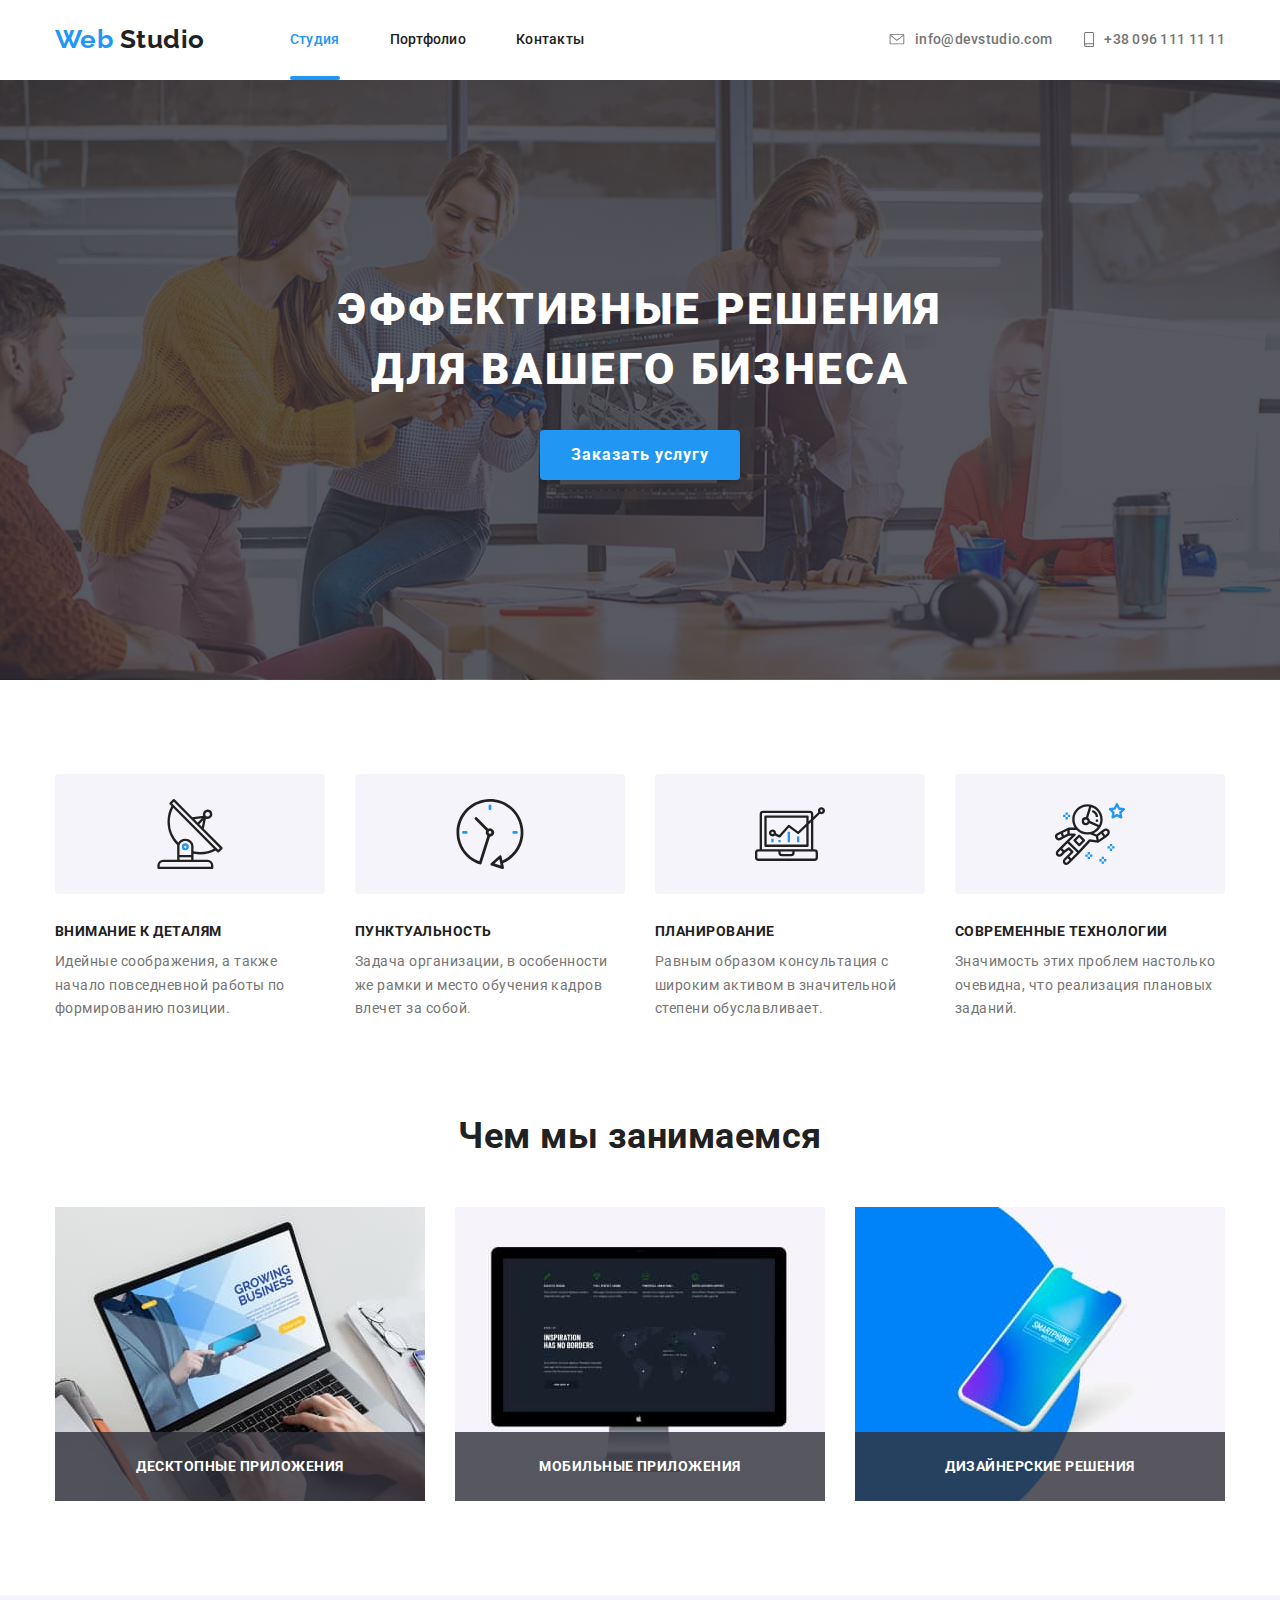
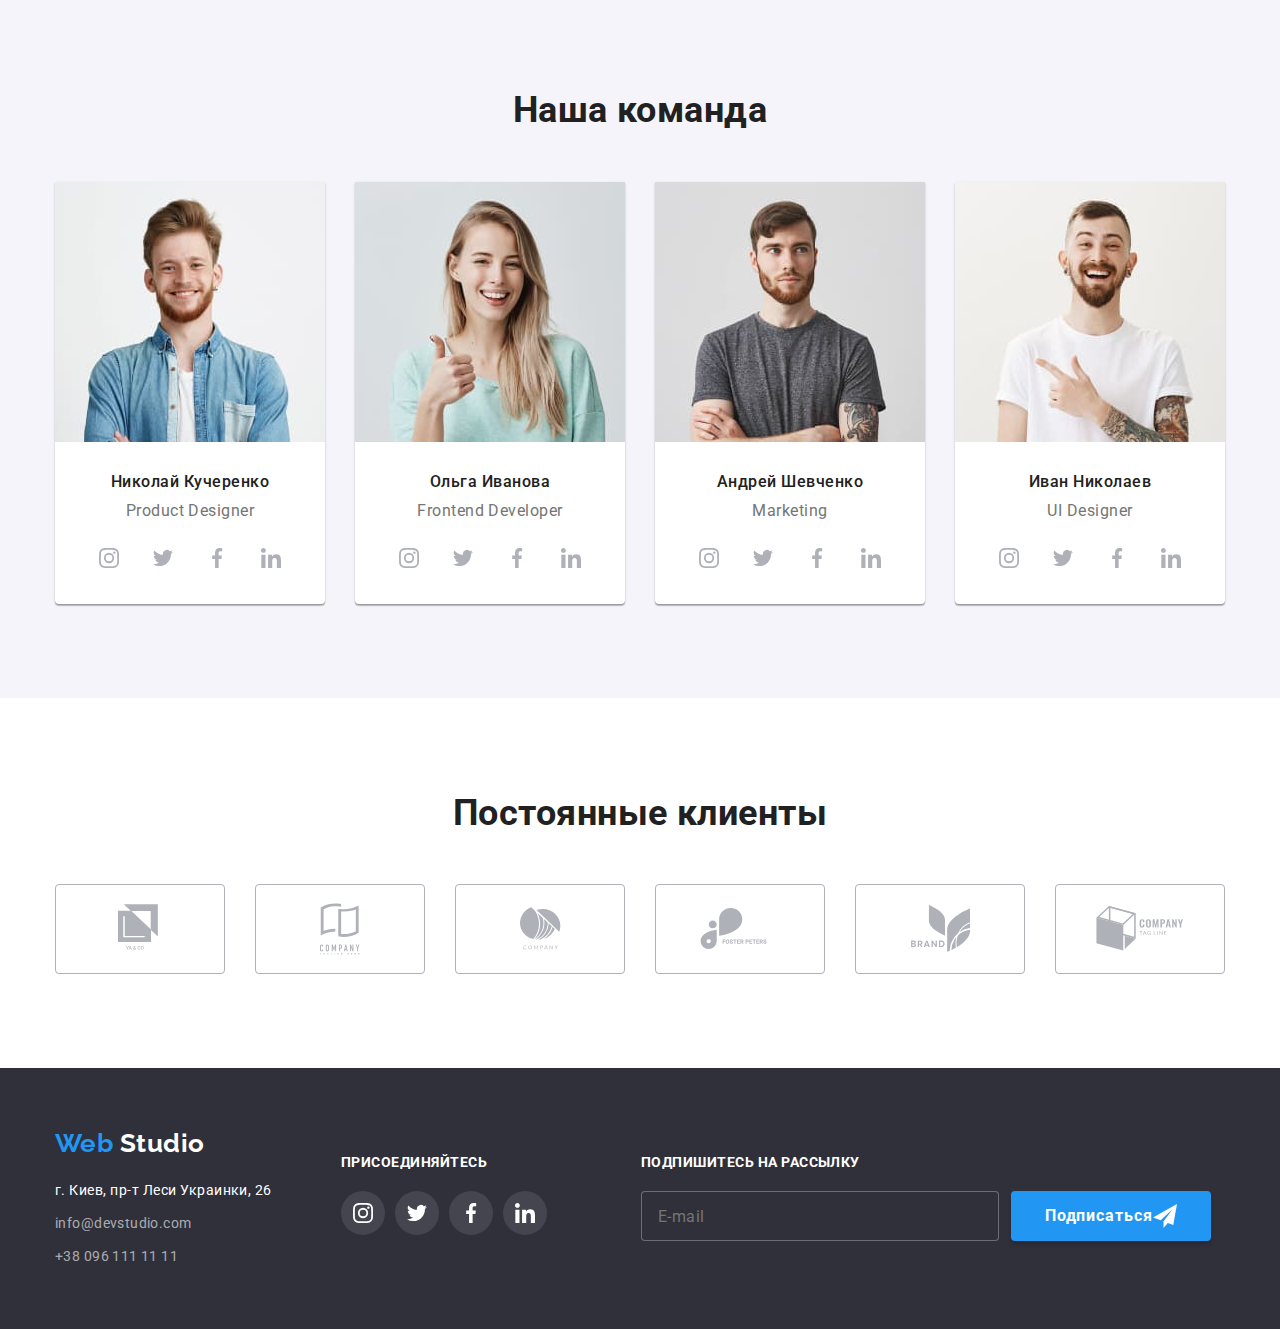
==== index.html @ 03451d1a "скопировал код страницы" ====
<!DOCTYPE html>
<html lang="ru">
  <head>
    <meta charset="UTF-8" />
    <meta name="viewport" content="width=device-width, initial-scale=1.0" />
    <title>Web Studio</title>
    <link
      href="https://fonts.googleapis.com/css2?family=Raleway:wght@700&family=Roboto:wght@400;500;700;900&display=swap"
      rel="stylesheet"
    />
    <link rel="stylesheet" href="./css/normalise.css" />
    <link rel="stylesheet" href="./css/style.css" />
  </head>
  <body class="page">
    <!--Шапка страницы-->
    <header>
      <div class="container main-nav">
        <div>
          <a class="logo link" href="./index.html"
            >Web <span class="item">Studio</span></a
          >
        </div>
        <nav>
          <ul class="list site-nav">
            <li class="item">
              <a class="link focus" href="./index.html">Студия</a>
            </li>
            <li class="item">
              <a class="link" href="./portfolio.html" target="_blank"
                >Портфолио</a
              >
            </li>
            <li class="item"><a class="link" href="">Контакты</a></li>
          </ul>
        </nav>
        <ul class="mail list">
          <li class="item">
            <a class="link" href="mailto:info@devstudio.com"
              ><svg class="mail-svg">
                <use href="./image/sprite.svg#icon-mail"></use>
              </svg>
              info@devstudio.com</a
            >
          </li>
          <li class="item">
            <a class="link" href="tel:+380961111111">
              <svg class="smartphone-svg">
                <use href="./image/sprite.svg#icon-smartphone"></use>
              </svg>
              +38 096 111 11 11</a
            >
          </li>
        </ul>
      </div>
    </header>
    <main>
      <!--Герой страницы-->
      <section class="hero">
        <div class="container">
          <h1 class="hero-title">
            Эффективные решения<br />
            для вашего бизнеса
          </h1>
          <button data-modal-open class="hero-button">Заказать услугу</button>
        </div>
      </section>
      <!--наши преимущества -->
      <section class="section-advantages">
        <div class="container">
          <h2 class="visually-hidden">Наши преимущества</h2>
          <ul class="list advantages">
            <li class="item">
              <div class="box-icon">
                <svg class="box-icon__svg">
                  <use href="./image/sprite.svg#icon-antenna"></use>
                </svg>
              </div>
              <h3 class="title">Внимание к деталям</h3>
              <p class="text">
                Идейные соображения, а также начало повседневной работы по
                формированию позиции.
              </p>
            </li>
            <li class="item">
              <div class="box-icon">
                <svg class="box-icon__svg">
                  <use href="./image/sprite.svg#icon-clock"></use>
                </svg>
              </div>
              <h3 class="title">Пунктуальность</h3>
              <p class="text">
                Задача организации, в особенности же рамки и место обучения
                кадров влечет за собой.
              </p>
            </li>
            <li class="item">
              <div class="box-icon">
                <svg class="box-icon__svg">
                  <use href="./image/sprite.svg#icon-diagram"></use>
                </svg>
              </div>
              <h3 class="title">Планирование</h3>
              <p class="text">
                Равным образом консультация с широким активом в значительной
                степени обуславливает.
              </p>
            </li>
            <li class="item">
              <div class="box-icon">
                <svg class="box-icon__svg">
                  <use href="./image/sprite.svg#icon-astronaut"></use>
                </svg>
              </div>
              <h3 class="title">Современные технологии</h3>
              <p class="text">
                Значимость этих проблем настолько очевидна, что реализация
                плановых заданий.
              </p>
            </li>
          </ul>
        </div>
      </section>
      <!-- Чем мы занимаемся -->
      <section class="section-works">
        <div class="container">
          <h2 class="section-title">Чем мы занимаемся</h2>
          <ul class="list works">
            <li class="item works-box">
              <img
                src="./image/activity1.jpg"
                alt="Ноутбук"
                width="370"
                height="294"
              />
              <h3 class="title">десктопные приложения</h3>
            </li>
            <li class="item works-box">
              <img
                src="./image/activity2.jpg"
                alt="Смартфон"
                width="370"
                height="294"
              />
              <h3 class="title">мобильные приложения</h3>
            </li>
            <li class="item works-box">
              <img
                src="./image/activity3.jpg"
                alt="компьютер"
                width="370"
                height="294"
              />
              <h3 class="title">дизайнерские решения</h3>
            </li>
          </ul>
        </div>
      </section>
      <!-- Наша команда -->
      <section class="section-team">
        <div class="container">
          <h2 class="section-title">Наша команда</h2>
          <ul class="list team">
            <li class="item">
              <img
                class="photo"
                src="./image/foto1.jpg"
                alt="фото Николая"
                width="270"
                height="260"
              />
              <h3 class="title">Николай Кучеренко</h3>
              <p lang="en" class="text">Product Designer</p>
              <ul class="list social-networks">
                <li class="imet">
                  <a
                    class="link social-networks__link"
                    href=""
                    aria-label="ссылка на инстаграм"
                    ><svg
                      class="social-networks__link-svg"
                      width="44px"
                      height="44px"
                    >
                      <use href="./image/sprite.svg#icon-instagram"></use>
                    </svg>
                  </a>
                </li>
                <li class="imet">
                  <a
                    class="link social-networks__link"
                    href=""
                    aria-label="ссылка на твитер"
                    ><svg
                      class="social-networks__link-svg"
                      width="44px"
                      height="44px"
                    >
                      <use href="./image/sprite.svg#icon-twitter"></use>
                    </svg>
                  </a>
                </li>
                <li class="imet">
                  <a
                    class="link social-networks__link"
                    href=""
                    aria-label="ссылка на фейсбук"
                    ><svg
                      class="social-networks__link-svg"
                      width="44px"
                      height="44px"
                    >
                      <use href="./image/sprite.svg#icon-facebook"></use>
                    </svg>
                  </a>
                </li>
                <li class="imet">
                  <a
                    class="link social-networks__link"
                    href=""
                    aria-label="ссылка на линкендин"
                    ><svg
                      class="social-networks__link-svg"
                      width="44px"
                      height="44px"
                    >
                      <use href="./image/sprite.svg#icon-linkedin"></use>
                    </svg>
                  </a>
                </li>
              </ul>
            </li>
            <li class="item">
              <img
                class="photo"
                src="./image/foto2.jpg"
                alt="фото Ольги"
                width="270"
                height="260"
              />
              <h3 class="title">Ольга Иванова</h3>
              <p lang="en" class="text">Frontend Developer</p>
              <ul class="list social-networks">
                <li class="imet">
                  <a
                    class="link social-networks__link"
                    href=""
                    aria-label="ссылка на инстаграм"
                    ><svg
                      class="social-networks__link-svg"
                      width="44px"
                      height="44px"
                    >
                      <use href="./image/sprite.svg#icon-instagram"></use>
                    </svg>
                  </a>
                </li>
                <li class="imet">
                  <a
                    class="link social-networks__link"
                    href=""
                    aria-label="ссылка на твитер"
                    ><svg
                      class="social-networks__link-svg"
                      width="44px"
                      height="44px"
                    >
                      <use href="./image/sprite.svg#icon-twitter"></use>
                    </svg>
                  </a>
                </li>
                <li class="imet">
                  <a
                    class="link social-networks__link"
                    href=""
                    aria-label="ссылка на фейсбук"
                    ><svg
                      class="social-networks__link-svg"
                      width="44px"
                      height="44px"
                    >
                      <use href="./image/sprite.svg#icon-facebook"></use>
                    </svg>
                  </a>
                </li>
                <li class="imet">
                  <a
                    class="link social-networks__link"
                    href=""
                    aria-label="ссылка на линкендин"
                    ><svg
                      class="social-networks__link-svg"
                      width="44px"
                      height="44px"
                    >
                      <use href="./image/sprite.svg#icon-linkedin"></use>
                    </svg>
                  </a>
                </li>
              </ul>
            </li>
            <li class="item">
              <img
                class="photo"
                src="./image/foto3.jpg"
                alt="фото Андрея"
                width="270"
                height="260"
              />
              <h3 class="title">Андрей Шевченко</h3>
              <p lang="en" class="text">Marketing</p>
              <ul class="list social-networks">
                <li class="imet">
                  <a
                    class="link social-networks__link"
                    href=""
                    aria-label="ссылка на инстаграм"
                    ><svg
                      class="social-networks__link-svg"
                      width="44px"
                      height="44px"
                    >
                      <use href="./image/sprite.svg#icon-instagram"></use>
                    </svg>
                  </a>
                </li>
                <li class="imet">
                  <a
                    class="link social-networks__link"
                    href=""
                    aria-label="ссылка на твитер"
                    ><svg
                      class="social-networks__link-svg"
                      width="44px"
                      height="44px"
                    >
                      <use href="./image/sprite.svg#icon-twitter"></use>
                    </svg>
                  </a>
                </li>
                <li class="imet">
                  <a
                    class="link social-networks__link"
                    href=""
                    aria-label="ссылка на фейсбук"
                    ><svg
                      class="social-networks__link-svg"
                      width="44px"
                      height="44px"
                    >
                      <use href="./image/sprite.svg#icon-facebook"></use>
                    </svg>
                  </a>
                </li>
                <li class="imet">
                  <a
                    class="link social-networks__link"
                    href=""
                    aria-label="ссылка на линкендин"
                    ><svg
                      class="social-networks__link-svg"
                      width="44px"
                      height="44px"
                    >
                      <use href="./image/sprite.svg#icon-linkedin"></use>
                    </svg>
                  </a>
                </li>
              </ul>
            </li>
            <li class="item">
              <img
                class="photo"
                src="./image/foto4.jpg"
                alt="фото Ивана"
                width="270"
                height="260"
              />
              <h3 class="title">Иван Николаев</h3>
              <p lang="en" class="text">UI Designer</p>
              <ul class="list social-networks">
                <li class="imet">
                  <a
                    class="link social-networks__link"
                    href=""
                    aria-label="ссылка на инстаграм"
                    ><svg
                      class="social-networks__link-svg"
                      width="44px"
                      height="44px"
                    >
                      <use href="./image/sprite.svg#icon-instagram"></use>
                    </svg>
                  </a>
                </li>
                <li class="imet">
                  <a
                    class="link social-networks__link"
                    href=""
                    aria-label="ссылка на твитер"
                    ><svg
                      class="social-networks__link-svg"
                      width="44px"
                      height="44px"
                    >
                      <use href="./image/sprite.svg#icon-twitter"></use>
                    </svg>
                  </a>
                </li>
                <li class="imet">
                  <a
                    class="link social-networks__link"
                    href=""
                    aria-label="ссылка на фейсбук"
                    ><svg
                      class="social-networks__link-svg"
                      width="44px"
                      height="44px"
                    >
                      <use href="./image/sprite.svg#icon-facebook"></use>
                    </svg>
                  </a>
                </li>
                <li class="imet">
                  <a
                    class="link social-networks__link"
                    href=""
                    aria-label="ссылка на линкендин"
                    ><svg
                      class="social-networks__link-svg"
                      width="44px"
                      height="44px"
                    >
                      <use href="./image/sprite.svg#icon-linkedin"></use>
                    </svg>
                  </a>
                </li>
              </ul>
            </li>
          </ul>
        </div>
      </section>
      <!-- Постоянные клиенты -->
      <section class="section-customers">
        <div class="container">
          <h2 class="section-title">Постоянные клиенты</h2>
          <ul class="list customers">
            <li class="item">
              <a class="link" href="">
                <svg width="44px" height="49px" class="icon-logo">
                  <use href="./image/sprite.svg#icon-logo1"></use>
                </svg>
              </a>
            </li>
            <li class="item">
              <a class="link" href=""
                ><svg width="40px" height="52px" class="icon-logo">
                  <use href="./image/sprite.svg#icon-logo2"></use>
                </svg>
              </a>
            </li>
            <li class="item">
              <a class="link" href=""
                ><svg width="41px" height="43px" class="icon-logo">
                  <use href="./image/sprite.svg#icon-logo3"></use>
                </svg>
              </a>
            </li>
            <li class="item">
              <a class="link" href=""
                ><svg width="80px" height="42px" class="icon-logo">
                  <use href="./image/sprite.svg#icon-logo4"></use>
                </svg>
              </a>
            </li>
            <li class="item">
              <a class="link" href=""
                ><svg width="59px" height="47px" class="icon-logo">
                  <use href="./image/sprite.svg#icon-logo5"></use>
                </svg>
              </a>
            </li>
            <li class="item">
              <a class="link" href=""
                ><svg width="88px" height="45px" class="icon-logo">
                  <use href="./image/sprite.svg#icon-logo6"></use>
                </svg>
              </a>
            </li>
          </ul>
        </div>
      </section>
    </main>
    <!-- Подвал сайта -->
    <footer class="footer">
      <div class="container">
        <div class="block-contaks">
          <a class="logo link" href="./index.html"
            >Web <span class="word">Studio</span></a
          >
          <address>
            <ul class="list">
              <li>
                <a
                  class="location link"
                  href="https://goo.gl/maps/NypTD91cG4czdafWA"
                  target="_blank"
                  >г. Киев, пр-т Леси Украинки, 26</a
                >
              </li>
              <li>
                <a
                  class="contaks link contaks--mail"
                  href="mailto:info@devstudio.com"
                  >info@devstudio.com</a
                >
              </li>
              <li>
                <a class="contaks link" href="tel:+380961111111"
                  >+38 096 111 11 11</a
                >
              </li>
            </ul>
          </address>
        </div>
        <div class="footer-actions">
          <div class="blok-action">
            <b class="action">присоединяйтесь</b>
            <ul class="list blok-action__social-networks">
              <li class="item">
                <a class="link" href="" aria-label="ссылка на инстаграм">
                  <svg class="blok-action__social-networks__svg">
                    <use href="./image/sprite.svg#icon-instagram"></use>
                  </svg>
                </a>
              </li>
              <li class="item">
                <a class="link" href="" aria-label="ссылка на твитер">
                  <svg class="blok-action__social-networks__svg">
                    <use href="./image/sprite.svg#icon-twitter"></use>
                  </svg>
                </a>
              </li>
              <li class="item">
                <a class="link" href="" aria-label="ссылка на фейсбук">
                  <svg class="blok-action__social-networks__svg">
                    <use href="./image/sprite.svg#icon-facebook"></use>
                  </svg>
                </a>
              </li>
              <li class="item">
                <a class="link" href="" aria-label="ссылка на линкендин">
                  <svg class="blok-action__social-networks__svg">
                    <use href="./image/sprite.svg#icon-linkedin"></use>
                  </svg>
                </a>
              </li>
            </ul>
          </div>
          <div class="blok-action">
            <b class="action">Подпишитесь на рассылку</b>
            <form class="blok-action__form js-speaker-form">
              <input
                type="email"
                name="user-mail"
                class="blok-action__email-input"
                placeholder="E-mail"
              />
              <button type="submit" class="blok-action__button">
                Подписаться
                <svg class="blok-action__button-icon">
                  <use href="./image/sprite.svg#icon-icon-send"></use>
                </svg>
              </button>
            </form>
          </div>
        </div>
      </div>
    </footer>
    <!-- модаоьное окно -->
    <div class="backdrop backdrop-hidden" data-modal>
      <div class="modal">
        <button class="modal-button" data-modal-close>
          <svg class="modal-button__icon">
            <use href="./image/sprite.svg#icon-close-black"></use>
          </svg>
        </button>
        <h2 class="modal-title">Оставьте свои данные, мы вам перезвоним</h2>
        <form class="modal-form js-speaker-form" autocomplete="off">
          <label class="modal-form__field">
            <input
              class="modal-form__input"
              type="text"
              name="name"
              placeholder=" "
            />
            <span class="modal-form__label">Имя</span>
            <svg class="modal-form__icon">
              <use href="./image/sprite.svg#icon-people"></use>
            </svg>
          </label>
          <label class="modal-form__field">
            <input
              class="modal-form__input"
              type="tel"
              name="phone"
              placeholder=" "
            />
            <span class="modal-form__label">Телефон</span>
            <svg class="modal-form__icon">
              <use href="./image/sprite.svg#icon-phone"></use>
            </svg>
          </label>
          <label class="modal-form__field">
            <input
              class="modal-form__input"
              type="email"
              name="mail"
              placeholder=" "
            />
            <span class="modal-form__label">Почта</span>
            <svg class="modal-form__icon">
              <use href="./image/sprite.svg#icon-email"></use>
            </svg>
          </label>
          <textarea
            class="modal-form__comment"
            name="comment"
            placeholder="Комментарий"
          ></textarea>
          <input
            class="modal-form__agreement-checkbox"
            type="checkbox"
            id="checkbox"
          />
          <label class="modal-form__agreement-label" for="checkbox"
            >Соглашаюсь с рассылкой и принимаю
            <a class="modal-form__agreement-link" href="">
              Условия договора</a
            ></label
          >
          <button class="modal-form__button" type="submit">Отправить</button>
        </form>
      </div>
    </div>
    <script>
      (() => {
        document
          .querySelector(".js-speaker-form")
          .addEventListener("submit", (e) => {
            e.preventDefault();

            new FormData(e.currentTarget).forEach((value, name) =>
              console.log(`${name}: ${value}`)
            );

            e.currentTarget.reset();
          });
      })();
    </script>
    <script src="./modal.js"></script>
  </body>
</html>
---- css/normalise.css ----
/*! normalize.css v8.0.1 | MIT License | github.com/necolas/normalize.css */

/* Document
   ========================================================================== */

/**
 * 1. Correct the line height in all browsers.
 * 2. Prevent adjustments of font size after orientation changes in iOS.
 */

html {
  line-height: 1.15; /* 1 */
  -webkit-text-size-adjust: 100%; /* 2 */
}

/* Sections
   ========================================================================== */

/**
 * Remove the margin in all browsers.
 */

body {
  margin: 0;
}

/**
 * Render the `main` element consistently in IE.
 */

main {
  display: block;
}

/**
 * Correct the font size and margin on `h1` elements within `section` and
 * `article` contexts in Chrome, Firefox, and Safari.
 */

h1 {
  font-size: 2em;
  margin: 0.67em 0;
}

/* Grouping content
   ========================================================================== */

/**
 * 1. Add the correct box sizing in Firefox.
 * 2. Show the overflow in Edge and IE.
 */

hr {
  box-sizing: content-box; /* 1 */
  height: 0; /* 1 */
  overflow: visible; /* 2 */
}

/**
 * 1. Correct the inheritance and scaling of font size in all browsers.
 * 2. Correct the odd `em` font sizing in all browsers.
 */

pre {
  font-family: monospace, monospace; /* 1 */
  font-size: 1em; /* 2 */
}

/* Text-level semantics
   ========================================================================== */

/**
 * Remove the gray background on active links in IE 10.
 */

a {
  background-color: transparent;
}

/**
 * 1. Remove the bottom border in Chrome 57-
 * 2. Add the correct text decoration in Chrome, Edge, IE, Opera, and Safari.
 */

abbr[title] {
  border-bottom: none; /* 1 */
  text-decoration: underline; /* 2 */
  text-decoration: underline dotted; /* 2 */
}

/**
 * Add the correct font weight in Chrome, Edge, and Safari.
 */

b,
strong {
  font-weight: bolder;
}

/**
 * 1. Correct the inheritance and scaling of font size in all browsers.
 * 2. Correct the odd `em` font sizing in all browsers.
 */

code,
kbd,
samp {
  font-family: monospace, monospace; /* 1 */
  font-size: 1em; /* 2 */
}

/**
 * Add the correct font size in all browsers.
 */

small {
  font-size: 80%;
}

/**
 * Prevent `sub` and `sup` elements from affecting the line height in
 * all browsers.
 */

sub,
sup {
  font-size: 75%;
  line-height: 0;
  position: relative;
  vertical-align: baseline;
}

sub {
  bottom: -0.25em;
}

sup {
  top: -0.5em;
}

/* Embedded content
   ========================================================================== */

/**
 * Remove the border on images inside links in IE 10.
 */

img {
  border-style: none;
}

/* Forms
   ========================================================================== */

/**
 * 1. Change the font styles in all browsers.
 * 2. Remove the margin in Firefox and Safari.
 */

button,
input,
optgroup,
select,
textarea {
  font-family: inherit; /* 1 */
  font-size: 100%; /* 1 */
  line-height: 1.15; /* 1 */
  margin: 0; /* 2 */
}

/**
 * Show the overflow in IE.
 * 1. Show the overflow in Edge.
 */

button,
input {
  /* 1 */
  overflow: visible;
}

/**
 * Remove the inheritance of text transform in Edge, Firefox, and IE.
 * 1. Remove the inheritance of text transform in Firefox.
 */

button,
select {
  /* 1 */
  text-transform: none;
}

/**
 * Correct the inability to style clickable types in iOS and Safari.
 */

button,
[type="button"],
[type="reset"],
[type="submit"] {
  -webkit-appearance: button;
}

/**
 * Remove the inner border and padding in Firefox.
 */

button::-moz-focus-inner,
[type="button"]::-moz-focus-inner,
[type="reset"]::-moz-focus-inner,
[type="submit"]::-moz-focus-inner {
  border-style: none;
  padding: 0;
}

/**
 * Restore the focus styles unset by the previous rule.
 */

button:-moz-focusring,
[type="button"]:-moz-focusring,
[type="reset"]:-moz-focusring,
[type="submit"]:-moz-focusring {
  outline: 1px dotted ButtonText;
}

/**
 * Correct the padding in Firefox.
 */

fieldset {
  padding: 0.35em 0.75em 0.625em;
}

/**
 * 1. Correct the text wrapping in Edge and IE.
 * 2. Correct the color inheritance from `fieldset` elements in IE.
 * 3. Remove the padding so developers are not caught out when they zero out
 *    `fieldset` elements in all browsers.
 */

legend {
  box-sizing: border-box; /* 1 */
  color: inherit; /* 2 */
  display: table; /* 1 */
  max-width: 100%; /* 1 */
  padding: 0; /* 3 */
  white-space: normal; /* 1 */
}

/**
 * Add the correct vertical alignment in Chrome, Firefox, and Opera.
 */

progress {
  vertical-align: baseline;
}

/**
 * Remove the default vertical scrollbar in IE 10+.
 */

textarea {
  overflow: auto;
}

/**
 * 1. Add the correct box sizing in IE 10.
 * 2. Remove the padding in IE 10.
 */

[type="checkbox"],
[type="radio"] {
  box-sizing: border-box; /* 1 */
  padding: 0; /* 2 */
}

/**
 * Correct the cursor style of increment and decrement buttons in Chrome.
 */

[type="number"]::-webkit-inner-spin-button,
[type="number"]::-webkit-outer-spin-button {
  height: auto;
}

/**
 * 1. Correct the odd appearance in Chrome and Safari.
 * 2. Correct the outline style in Safari.
 */

[type="search"] {
  -webkit-appearance: textfield; /* 1 */
  outline-offset: -2px; /* 2 */
}

/**
 * Remove the inner padding in Chrome and Safari on macOS.
 */

[type="search"]::-webkit-search-decoration {
  -webkit-appearance: none;
}

/**
 * 1. Correct the inability to style clickable types in iOS and Safari.
 * 2. Change font properties to `inherit` in Safari.
 */

::-webkit-file-upload-button {
  -webkit-appearance: button; /* 1 */
  font: inherit; /* 2 */
}

/* Interactive
   ========================================================================== */

/*
 * Add the correct display in Edge, IE 10+, and Firefox.
 */

details {
  display: block;
}

/*
 * Add the correct display in all browsers.
 */

summary {
  display: list-item;
}

/* Misc
   ========================================================================== */

/**
 * Add the correct display in IE 10+.
 */

template {
  display: none;
}

/**
 * Add the correct display in IE 10.
 */

[hidden] {
  display: none;
}
---- css/style.css ----
html {
  box-sizing: border-box;
}
*,
*::before,
*::after {
  box-sizing: inherit;
}
:root {
  --transition: cubic-bezier(0.4, 0, 0.2, 1);
  --primary-text-color: #757575;
  --title-text-color: #212121;
  --accent-color: #2196f3;
  --bg-color: #fff;
  --footer-bg-color: #2f303a;
  --footer-contaks-color: rgba(255, 255, 255, 0.6);
  --team-bg-color: #f5f4fa;
  --border-projekt: #eeeeee;
}
/* утилиты */
address {
  font-style: normal;
}
img {
  display: block;
  margin: 0;
}
/* невидимый заголовок */
.visually-hidden {
  position: absolute;
  width: 1px;
  height: 1px;
  margin: -1px;
  border: 0;
  padding: 0;
  white-space: nowrap;
  clip-path: inset(100%);
  clip: rect(0 0 0 0);
  overflow: hidden;
}
.page {
  margin: 0;
  color: var(--primary-text-color);
  background-color: var(--bg-color);
  font-family: Roboto, sans-serif;
  letter-spacing: 0.03em;
}
.container {
  width: 1200px;
  padding-left: 15px;
  padding-right: 15px;
  margin: 0 auto;
}
/* подсветка в навигации */
.site-nav a.focus {
  color: var(--accent-color);
}
/* подчеркивание в навигации */
.site-nav .focus::after {
  display: block;
  content: "";
  width: 100%;
  height: 4px;
  border-radius: 2px;
  background-color: var(--accent-color);
  margin-top: 28px;
}
/* точки списка */
.list {
  list-style: none;
  padding: 0;
  margin: 0;
}
/* работа ссылок */
.link {
  text-decoration: none;
  display: block;
  transition: color 250ms var(--transition);
}
.page .link:hover,
.page .link:focus {
  color: var(--accent-color);
}
/* утилиты! */
/* логотип */
.logo {
  color: var(--accent-color);
  font-family: Raleway, sans-serif;
  font-weight: 700;
  font-size: 26px;
  line-height: 1.2;
}
.logo .item {
  color: var(--title-text-color);
}
/* навигация сайта */
.main-nav {
  display: flex;
  align-items: center;
}
.page-header {
  border-bottom: 1px solid #ececec;
}
.site-nav {
  display: flex;
  margin-left: 85px;
}
.site-nav .item:not(:last-child) {
  margin-right: 50px;
}
.site-nav .link {
  display: block;
  padding-top: 32px;

  color: var(--title-text-color);
  font-weight: 500;
  font-size: 14px;
  line-height: 1.14;
  letter-spacing: 0.02em;
}
.mail {
  display: flex;
  margin-left: auto;
}
.mail .item:not(:last-child) {
  margin-right: 32px;
}
.mail .link {
  display: flex;
  justify-content: center;
  align-items: center;
  color: var(--primary-text-color);
  font-weight: 500;
  font-size: 14px;
  line-height: 1.14;
  letter-spacing: 0.02em;

  transition: color 250ms var(--transition);
}
.mail .link:hover svg,
.mail .link:focus svg {
  fill: var(--accent-color);
}
.mail-svg {
  width: 16px;
  height: 11px;
  margin-right: 10px;
  fill: var(--primary-text-color);

  transition: fill 250ms var(--transition);
}
.smartphone-svg {
  width: 10px;
  height: 15px;
  margin-right: 10px;
  fill: var(--primary-text-color);

  transition: fill 250ms var(--transition);
}
/* тело страницы */
/*герой страницы*/
.hero {
  padding-top: 200px;
  padding-bottom: 200px;
  max-width: 1600px;
  max-height: 600px;
  margin-left: auto;
  margin-right: auto;
  background-repeat: no-repeat;
  background-position: center;
  background-size: cover;
  background-image: linear-gradient(
      rgba(47, 48, 58, 0.8),
      rgba(47, 48, 58, 0.8)
    ),
    url("../image/Header-img.jpg");
  text-align: center;
}

.hero-title {
  margin-top: 0;
  margin-bottom: 30px;
  padding: 0;

  font-weight: 900;
  font-size: 44px;
  line-height: 1.36;
  letter-spacing: 0.06em;
  text-transform: uppercase;
  color: var(--bg-color);
}
.hero-button {
  box-shadow: 0px 4px 4px rgba(0, 0, 0, 0.15);
  border-radius: 4px;
  border: none;
  background-color: var(--accent-color);
  width: 200px;
  height: 50px;
  font-weight: 700;
  font-size: 16px;
  line-height: 1.87;
  letter-spacing: 0.06em;
  color: var(--bg-color);
  cursor: pointer;

  transition: background-color 250ms var(--transition);
}
.hero-button:hover,
.hero-button:focus {
  background: #188ce8;
}
/* Заголовки секций */
.section-title {
  margin-top: 0;
  margin-bottom: 50px;
  font-weight: 700;
  font-size: 36px;
  line-height: 1.17;
  text-align: center;
  color: var(--title-text-color);
}
.title {
  margin-top: 0;
  margin-bottom: 10px;
}
/* Наши преимущества */
.section-advantages {
  padding-top: 94px;
  padding-bottom: 47px;
}
.box-icon {
  margin-bottom: 30px;
  display: flex;
  justify-content: center;
  align-items: center;
  width: 270px;
  height: 120px;
  border-radius: 4px;
  background-color: var(--team-bg-color);
}
.box-icon__svg {
  width: 70px;
  height: 70px;
}

.advantages {
  display: flex;
}
.advantages .item {
  width: calc((100%-90px) / 4);
  margin-right: 30px;
}
.advantages .item:nth-child(4n) {
  margin-right: 0;
}
.advantages .title {
  font-weight: 700;
  font-size: 14px;
  line-height: 1.14;
  text-transform: uppercase;
  color: var(--title-text-color);
}
.advantages .text {
  margin-top: 0;
  margin-bottom: 0;
  font-size: 14px;
  line-height: 1.71;
}

/* Чем мы занимаемся */
.section-works {
  padding-bottom: 94px;
  padding-top: 47px;
}
.works {
  display: flex;
}
.works .item {
  width: calc((100%-60px) / 3);
  margin-right: 30px;
}
.works .advantages.item:nth-child(3n) {
  margin-right: 0;
}
.works-box {
  position: relative;
}
.works .title {
  position: absolute;
  bottom: 0;
  right: 0;
  width: 100%;
  background: rgba(47, 48, 58, 0.8);
  padding-top: 27px;
  padding-bottom: 27px;
  margin-bottom: 0;
  font-weight: 700;
  font-size: 14px;
  line-height: 1.14;
  text-align: center;
  text-transform: uppercase;
  color: var(--bg-color);
}
/* Наша команда */
.team {
  display: flex;
}
.photo {
  margin-bottom: 30px;
}
.team .item {
  padding-bottom: 24px;
  width: calc((100%-90px) / 4);
  margin-right: 30px;
  background: var(--bg-color);
  /* material shadow v1 */
  box-shadow: 0px 2px 1px rgba(0, 0, 0, 0.2), 0px 1px 1px rgba(0, 0, 0, 0.14),
    0px 1px 3px rgba(0, 0, 0, 0.12);
  border-radius: 0px 0px 4px 4px;
}
.team .item:nth-child(4n) {
  margin-right: 0;
}
.team .title {
  font-weight: 500;
  font-size: 16px;
  line-height: 1.19;
  text-align: center;
  color: var(--title-text-color);
}
.team .text {
  margin-top: 0;
  margin-bottom: 16px;
  font-size: 16px;
  line-height: 1.19;
  text-align: center;
}
.section-team {
  background-color: var(--team-bg-color);
}
/* стилизация соц-сетей */
.social-networks {
  display: flex;
  justify-content: center;
  align-items: center;
  padding-left: 32px;
  padding-right: 32px;
}
.social-networks__link {
  height: 44px;
  width: 44px;
  border-radius: 50px;
  display: flex;
  justify-content: center;
  align-items: center;
  background-color: var(--bg-color);

  transition: background-color 250ms var(--transition);
}
.social-networks__link-svg {
  border-radius: 50px;
  fill: #afb1b8;

  transition: fill 250ms var(--transition);
}
.social-networks__link:hover,
.social-networks__link:focus {
  background-color: var(--accent-color);
}
.social-networks__link:hover .social-networks__link-svg,
.social-networks__link:focus .social-networks__link-svg {
  fill: var(--bg-color);
}
.social-networks .imet {
  margin-right: 10px;
}
.social-networks .imet:nth-child(4n) {
  margin-right: 0;
}
.section-team,
.section-customers {
  padding-top: 94px;
  padding-bottom: 94px;
}
/* постоянные клиенты */
.customers {
  display: flex;
}
.customers .item {
  width: calc((100%-150px) / 6);

  margin-right: 30px;
}
.customers .item:nth-child(6n) {
  margin-right: 0;
}
.customers .link {
  display: flex;
  width: 170px;
  height: 90px;
  justify-content: center;
  align-items: center;
  border: 1px solid #afb1b8;
  box-sizing: border-box;
  border-radius: 4px;
  transition: border 250ms var(--transition);
}
.icon-logo {
  fill: #afb1b8;

  transition: fill 250ms var(--transition);
}
.customers .link:hover,
.customers .link:focus {
  border-color: var(--accent-color);
}
.customers .link:hover .icon-logo,
.customers .link:focus .icon-logo {
  fill: var(--accent-color);
}
/* подвал страницы */
.footer {
  background-color: var(--footer-bg-color);
  padding-top: 60px;
  padding-bottom: 60px;
}
/* логотип в футере */
.footer .logo {
  display: block;
  margin-bottom: 20px;
}
.footer .word {
  color: var(--bg-color);
}
.footer .location {
  display: block;
  width: max-content;
  margin-bottom: 9px;
  font-size: 14px;
  line-height: 1.71;
  color: var(--bg-color);
}
.footer .contaks {
  width: max-content;
  font-family: var(--main-font);
  font-size: 14px;
  line-height: 1.71;
  letter-spacing: 0.03em;
  color: var(--footer-contaks-color);
}
.contaks--mail {
  display: block;
  margin-bottom: 9px;
}
.footer .container {
  display: flex;
  align-items: center;
}
.block-contaks {
  margin-right: 69px;
}
.blok-action__social-networks {
  display: flex;
  justify-content: center;
}
.blok-action__social-networks .item {
  margin-right: 10px;
  width: calc((100%-90px) / 4);
}
.blok-action__social-networks .item:nth-child(4n) {
  margin-right: 0;
}
.blok-action__social-networks .link {
  display: flex;
  justify-content: center;
  align-items: center;
  width: 44px;
  height: 44px;
  background-color: rgba(255, 255, 255, 0.1);
  border-radius: 50%;
  fill: var(--bg-color);

  transition: background-color 250ms var(--transition);
}
.blok-action__social-networks .link:hover,
.blok-action__social-networks .link:focus {
  background-color: var(--accent-color);
}
.blok-action__social-networks__svg {
  width: 44px;
  height: 44px;
  border-radius: 50%;
}
.footer-actions {
  display: flex;
}
.blok-action:not(:last-child) {
  margin-right: 94px;
}
/* стилизация форм */
.blok-action__form {
  display: flex;
  justify-content: center;
}

.blok-action__email-input {
  display: block;
  width: 358px;
  height: 50px;
  border: 1px solid rgba(255, 255, 255, 0.3);
  border-radius: 4px;
  background-color: var(--footer-bg-color);
  padding: 15px 16px;
  font-size: 16px;
  line-height: 1.25;
  letter-spacing: 0.03em;
  color: rgba(255, 255, 255, 0.6);

  transition: border 250ms var(--transition);
}
.blok-action__email-input:focus {
  border-color: var(--accent-color);
  outline: none;
}
.blok-action__button {
  display: flex;
  justify-content: center;
  align-items: center;
  padding-top: 10px;
  padding-bottom: 10px;
  margin-left: 12px;
  width: 200px;
  height: 50px;
  background-color: #2196f3;
  border: none;
  box-shadow: 0px 4px 4px rgba(0, 0, 0, 0.15);
  border-radius: 4px;
  font-weight: bold;
  font-size: 16px;
  line-height: 1.87;
  text-align: center;
  letter-spacing: 0.06em;
  color: var(--bg-color);
  cursor: pointer;
}
.blok-action__button-icon {
  width: 24px;
  height: 24px;
  fill: var(--bg-color);
}
.action {
  display: block;
  margin-bottom: 20px;
  font-weight: 700;
  font-size: 14px;
  line-height: 1.14;
  text-transform: uppercase;
  color: var(--bg-color);
}
/* модальное окно */
.backdrop {
  position: fixed;
  top: 0;
  left: 0;
  width: 100%;
  height: 100%;
  background: rgba(0, 0, 0, 0.2);
  transition: opacity 250ms var(--transition);
}
.backdrop-hidden {
  opacity: 0;
  pointer-events: none;
}
.modal {
  position: absolute;
  top: 50%;
  left: 50%;
  transform: translate(-50%, -50%);
  padding: 40px;
  width: 528px;
  height: 581px;
  background-color: var(--bg-color);
  box-shadow: 0px 1px 3px rgba(0, 0, 0, 0.12), 0px 1px 1px rgba(0, 0, 0, 0.14),
    0px 2px 1px rgba(0, 0, 0, 0.2);
  border-radius: 4px;
}
.modal-button {
  position: absolute;
  top: 8px;
  right: 8px;
  display: flex;
  justify-content: center;
  align-items: center;
  width: 30px;
  height: 30px;
  background-color: #ffffff;
  border: 1px solid rgba(0, 0, 0, 0.1);
  border-radius: 50%;
  cursor: pointer;
  transition: fill 250ms var(--transition);
}
.modal-button__icon {
  width: 18px;
  height: 18px;
}
.modal-button:hover,
.modal-button:focus {
  fill: var(--accent-color);
}
.modal-title {
  margin-top: 0px;
  margin-bottom: 30px;
  font-weight: bold;
  font-size: 20px;
  line-height: 23px;
  text-align: center;
  letter-spacing: 0.03em;
  color: #212121;
}
.modal-form {
  display: flex;
  flex-direction: column;
}
.modal-form__field {
  position: relative;
  display: block;
  margin-bottom: 28px;
}
.modal-form__input {
  padding: 11px 42px;
  width: 100%;
  border: 1px solid rgba(33, 33, 33, 0.2);
  border-radius: 4px;
  transition: border 250ms var(--transition);
}
.modal-form__input:focus {
  border: 1px solid #2196f3;
  outline: none;
}
.modal-form__label {
  position: absolute;
  top: 50%;
  left: 42px;
  transform: translateY(-50%);
  font-size: 14px;
  line-height: 16px;
  letter-spacing: 0.01em;
  transition: transform 250ms var(--transition), color 250ms var(--transition);
}
.modal-form__input:focus + .modal-form__label,
.modal-form__input:not(:placeholder-shown) + .modal-form__label {
  color: var(--accent-color);
  transform: translate(-30px, -40px);
}
.modal-form__icon {
  position: absolute;
  top: 50%;
  left: 16px;
  transform: translateY(-50%);
  width: 18px;
  height: 18px;
  transition: fill 250ms var(--transition);
}
.modal-form__input:focus ~ .modal-form__icon {
  fill: var(--accent-color);
}
.modal-form__comment {
  resize: none;
  width: 448px;
  height: 120px;
  margin-bottom: 20px;
  padding: 12px 16px;
  border: 1px solid rgba(33, 33, 33, 0.2);
  border-radius: 4px;
  font-size: 14px;
  line-height: 16px;
  letter-spacing: 0.01em;
  transition: border 250ms var(--transition);
}
.modal-form__comment:focus {
  border: 1px solid var(--accent-color);
  outline: none;
}

/* стилизация чекбокса в модалке */
.modal-form__agreement-checkbox {
  position: absolute;
  width: 1px;
  height: 1px;
  margin: -1px;
  border: 0;
  padding: 0;
  white-space: nowrap;
  clip-path: inset(100%);
  clip: rect(0 0 0 0);
  overflow: hidden;
}

.modal-form__agreement-label::before {
  content: "";
  display: inline-block;

  width: 16px;
  height: 15px;

  border: 2px solid #212121;
  border-radius: 3px;
}

.modal-form__agreement-label::after {
  content: "";
  display: inline-block;
  width: 16px;
  height: 15px;
  background-image: url(../image/icon-check.svg);
}
.modal-form__agreement-label {
  position: relative;
  display: inline-block;
  padding-left: 25px;
  margin-left: auto;
  margin-right: auto;
  margin-bottom: 30px;

  font-size: 14px;
  line-height: 1.71;
  letter-spacing: 0.03em;
}
.modal-form__agreement-label::before,
.modal-form__agreement-label::after {
  position: absolute;
  content: "";
  display: inline-block;
  top: 3px;
  left: 0;
}
.modal-form__agreement-checkbox + .modal-form__agreement-label::after {
  content: none;
}
.modal-form__agreement-checkbox:checked + .modal-form__agreement-label::after {
  content: "";
}

.modal-form__agreement-checkbox:focus + .modal-form__agreement-label::before {
  outline: var(--accent-color) auto 5px;
}
.modal-form__agreement-link {
  color: var(--accent-color);
}
.modal-form__button {
  margin-left: auto;
  margin-right: auto;
  width: 200px;
  height: 50px;
  padding-top: 10px;
  padding-bottom: 10px;
  background-color: var(--accent-color);
  border-radius: 4px;
  border: none;
  font-weight: 700;
  font-size: 16px;
  line-height: 1.87;
  letter-spacing: 0.06em;
  color: var(--bg-color);
  cursor: pointer;
  transition: background-color 250ms var(--transition),
    box-shadow 250ms var(--transition);
}
.modal-form__button:hover,
.modal-form__button:focus {
  background-color: #188ce8;
  box-shadow: 0px 4px 4px rgba(0, 0, 0, 0.15);
}
/* страница портфолио*/
.section-portfolio {
  padding-top: 94px;
  padding-bottom: 94px;
}
.strainer {
  display: flex;
  justify-content: center;
  margin-bottom: 50px;
}
.strainer .item {
  margin-right: 8px;
}
.strainer .item:last-child {
  margin-right: 0;
}
.strainer .radio-button {
  padding-top: 6px;
  padding-right: 22px;
  padding-bottom: 6px;
  padding-left: 22px;
  background-color: var(--team-bg-color);
  border-radius: 4px;
  border-color: var(--team-bg-color);
  border: none;
  outline: none;
  font-weight: 500;
  font-size: 16px;
  line-height: 1.62;
  text-align: center;
  letter-spacing: 0.03em;
  color: var(--title-text-color);
  cursor: pointer;

  transition: color 250ms var(--transition),
    background-color 250ms var(--transition), box-shadow 250ms var(--transition);
}
.radio-button:hover,
.radio-button:focus {
  box-shadow: 0px 2px 2px rgba(0, 0, 0, 0.12), 0px 1px 2px rgba(0, 0, 0, 0.08),
    0px 3px 1px rgba(0, 0, 0, 0.1);
  background-color: var(--accent-color);
  color: var(--bg-color);
}
.projects {
  display: flex;
  flex-wrap: wrap;
}
.projects .item {
  width: calc((100% - 60px) / 3);
  margin-right: 30px;
  margin-bottom: 30px;
  overflow: hidden;

  transition: box-shadow 250ms var(--transition);
}
.projects .item:hover,
.projects .item:focus {
  box-shadow: 1px 4px 6px rgba(0, 0, 0, 0.16), 0px 4px 4px rgba(0, 0, 0, 0.06),
    0px 1px 1px rgba(0, 0, 0, 0.12);
}

.projects .item:nth-child(3n) {
  margin-right: 0;
}
.projects .item:nth-last-child(-n + 3) {
  margin-bottom: 0;
}

.projects .title {
  padding-left: 24px;
  margin-top: 20px;
  margin-bottom: 4px;
  font-weight: 700;
  font-size: 18px;
  line-height: 2;
  letter-spacing: 0.06em;
  color: var(--title-text-color);
}
.projects-link {
  border: 1px solid var(--border-projekt);
}
.projects-box {
  position: relative;
  width: 100%;
  overflow: hidden;
}
.projects .text {
  position: absolute;
  top: 0;
  right: 0;

  padding-top: 63px;
  padding-right: 24px;
  padding-bottom: 63px;
  padding-left: 24px;
  height: 100%;
  width: 100%;
  margin: 0;
  font-size: 18px;
  line-height: 1.56;
  letter-spacing: 0.03em;

  color: var(--bg-color);
  background-color: rgba(33, 150, 243, 0.9);

  transform: translateY(110%);
  transition: transform 250ms var(--transition);
}
.projects .item .link:hover .text {
  transform: translateY(0);
}
.projects .item .link:focus .text {
  transform: translateY(0);
}
.projects .imet {
  padding-left: 24px;
  margin-top: 0;
  margin-bottom: 20px;
  font-size: 16px;
  line-height: 1.87;
  letter-spacing: 0.03em;
  color: var(--primary-text-color);
}
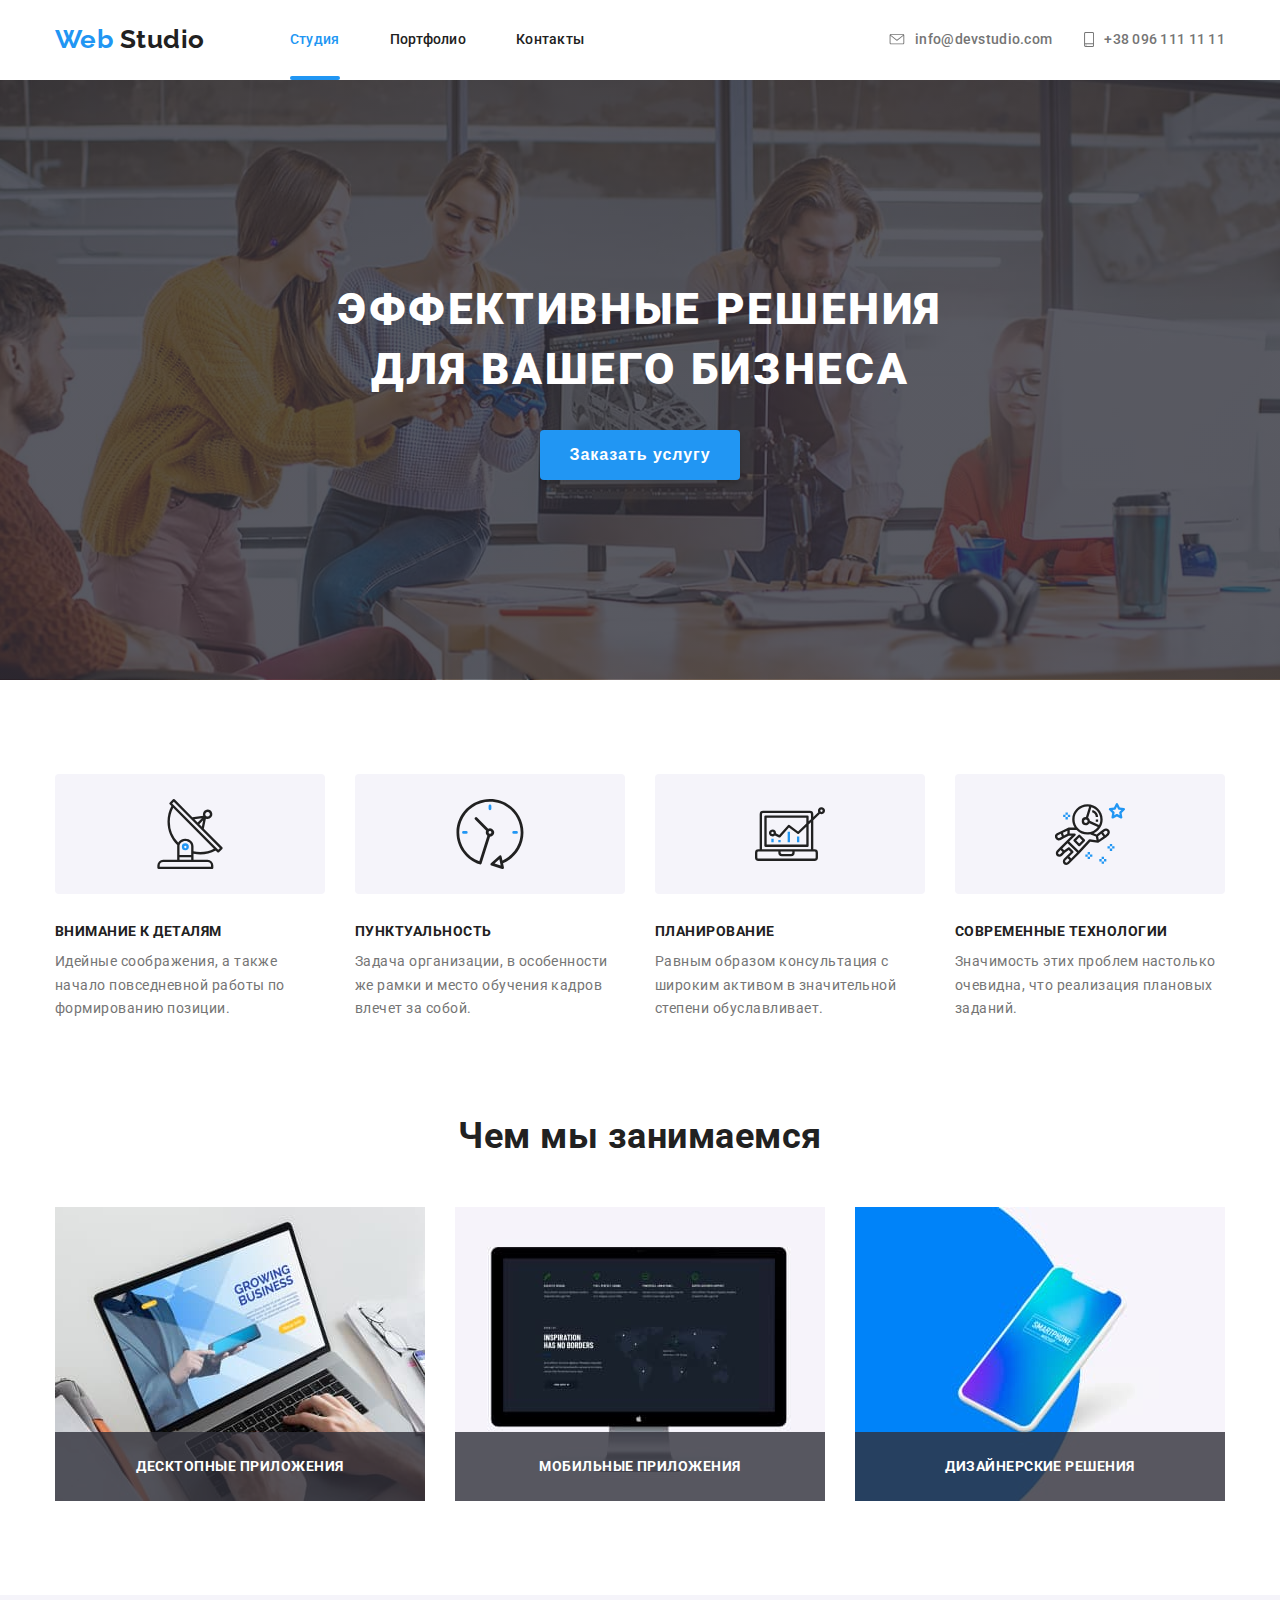
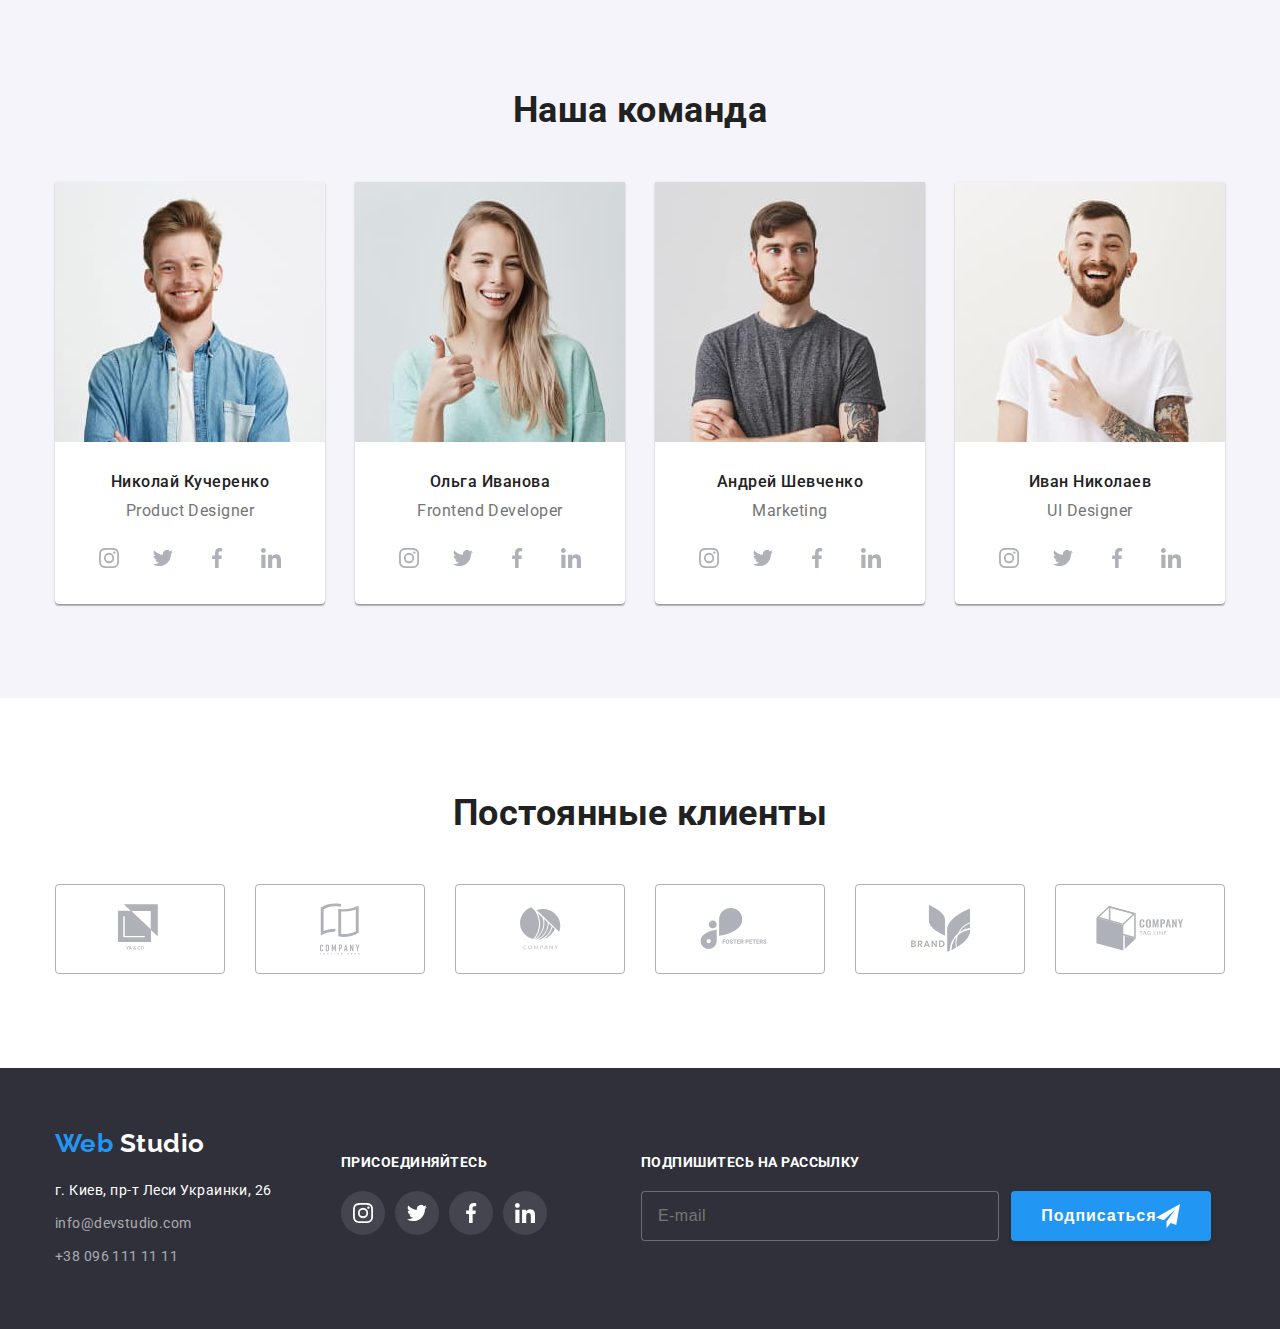
==== commit 21f45916: "добавил нормалайз в sass" ====
--- a/index.html
+++ b/index.html
@@ -8,8 +8,8 @@
       href="https://fonts.googleapis.com/css2?family=Raleway:wght@700&family=Roboto:wght@400;500;700;900&display=swap"
       rel="stylesheet"
     />
-    <link rel="stylesheet" href="./css/normalise.css" />
-    <link rel="stylesheet" href="./css/style.css" />
+    
+    <link rel="stylesheet" href="./css/main.min.css" />
   </head>
   <body class="page">
     <!--Шапка страницы-->
--- a/css/main.min.css
+++ b/css/main.min.css
@@ -0,0 +1,2 @@
+html{-webkit-box-sizing:border-box;box-sizing:border-box}*,*::before,*::after{-webkit-box-sizing:inherit;box-sizing:inherit}address{font-style:normal}img{display:block;margin:0}.visually-hidden{position:absolute;width:1px;height:1px;margin:-1px;border:0;padding:0;white-space:nowrap;-webkit-clip-path:inset(100%);clip-path:inset(100%);clip:rect(0 0 0 0);overflow:hidden}.page{margin:0;color:#757575;background-color:#fff;font-family:Roboto, sans-serif;letter-spacing:0.03em}.list{list-style:none;padding:0;margin:0}.link{text-decoration:none;display:block;-webkit-transition:color 250ms cubic-bezier(0.4, 0, 0.2, 1);transition:color 250ms cubic-bezier(0.4, 0, 0.2, 1)}.page .link:hover,.page .link:focus{color:#2196f3}.container{width:1200px;padding-left:15px;padding-right:15px;margin:0 auto}.section-title{margin-top:0;margin-bottom:50px;font-weight:700;font-size:36px;line-height:1.17;text-align:center;color:#212121}.title{margin-top:0;margin-bottom:10px}.backdrop{position:fixed;top:0;left:0;width:100%;height:100%;background:rgba(0,0,0,0.2);-webkit-transition:opacity 250ms cubic-bezier(0.4, 0, 0.2, 1);transition:opacity 250ms cubic-bezier(0.4, 0, 0.2, 1)}.backdrop-hidden{opacity:0;pointer-events:none}.modal{position:absolute;top:50%;left:50%;-webkit-transform:translate(-50%, -50%);transform:translate(-50%, -50%);padding:40px;width:528px;height:581px;background-color:#fff;-webkit-box-shadow:0px 1px 3px rgba(0,0,0,0.12),0px 1px 1px rgba(0,0,0,0.14),0px 2px 1px rgba(0,0,0,0.2);box-shadow:0px 1px 3px rgba(0,0,0,0.12),0px 1px 1px rgba(0,0,0,0.14),0px 2px 1px rgba(0,0,0,0.2);border-radius:4px}.modal-button{position:absolute;top:8px;right:8px;display:-webkit-box;display:-ms-flexbox;display:flex;-webkit-box-pack:center;-ms-flex-pack:center;justify-content:center;-webkit-box-align:center;-ms-flex-align:center;align-items:center;width:30px;height:30px;background-color:#ffffff;border:1px solid rgba(0,0,0,0.1);border-radius:50%;cursor:pointer;-webkit-transition:fill 250ms cubic-bezier(0.4, 0, 0.2, 1);transition:fill 250ms cubic-bezier(0.4, 0, 0.2, 1)}.modal-button__icon{width:18px;height:18px}.modal-button:hover,.modal-button:focus{fill:#2196f3}.modal-title{margin-top:0px;margin-bottom:30px;font-weight:bold;font-size:20px;line-height:23px;text-align:center;letter-spacing:0.03em;color:#212121}.modal-form{display:-webkit-box;display:-ms-flexbox;display:flex;-webkit-box-orient:vertical;-webkit-box-direction:normal;-ms-flex-direction:column;flex-direction:column}.modal-form__field{position:relative;display:block;margin-bottom:28px}.modal-form__input{padding:11px 42px;width:100%;border:1px solid rgba(33,33,33,0.2);border-radius:4px;-webkit-transition:border 250ms cubic-bezier(0.4, 0, 0.2, 1);transition:border 250ms cubic-bezier(0.4, 0, 0.2, 1)}.modal-form__input:focus{border:1px solid #2196f3;outline:none}.modal-form__label{position:absolute;top:50%;left:42px;-webkit-transform:translateY(-50%);transform:translateY(-50%);font-size:14px;line-height:16px;letter-spacing:0.01em;-webkit-transition:color 250ms cubic-bezier(0.4, 0, 0.2, 1),-webkit-transform 250ms cubic-bezier(0.4, 0, 0.2, 1);transition:color 250ms cubic-bezier(0.4, 0, 0.2, 1),-webkit-transform 250ms cubic-bezier(0.4, 0, 0.2, 1);transition:transform 250ms cubic-bezier(0.4, 0, 0.2, 1),color 250ms cubic-bezier(0.4, 0, 0.2, 1);transition:transform 250ms cubic-bezier(0.4, 0, 0.2, 1),color 250ms cubic-bezier(0.4, 0, 0.2, 1),-webkit-transform 250ms cubic-bezier(0.4, 0, 0.2, 1)}.modal-form__input:focus+.modal-form__label,.modal-form__input:not(:placeholder-shown)+.modal-form__label{color:#2196f3;-webkit-transform:translate(-30px, -40px);transform:translate(-30px, -40px)}.modal-form__icon{position:absolute;top:50%;left:16px;-webkit-transform:translateY(-50%);transform:translateY(-50%);width:18px;height:18px;-webkit-transition:fill 250ms cubic-bezier(0.4, 0, 0.2, 1);transition:fill 250ms cubic-bezier(0.4, 0, 0.2, 1)}.modal-form__input:focus ~ .modal-form__icon{fill:#2196f3}.modal-form__comment{resize:none;width:448px;height:120px;margin-bottom:20px;padding:12px 16px;border:1px solid rgba(33,33,33,0.2);border-radius:4px;font-size:14px;line-height:16px;letter-spacing:0.01em;-webkit-transition:border 250ms cubic-bezier(0.4, 0, 0.2, 1);transition:border 250ms cubic-bezier(0.4, 0, 0.2, 1)}.modal-form__comment:focus{border:1px solid #2196f3;outline:none}.modal-form__agreement-checkbox{position:absolute;width:1px;height:1px;margin:-1px;border:0;padding:0;white-space:nowrap;-webkit-clip-path:inset(100%);clip-path:inset(100%);clip:rect(0 0 0 0);overflow:hidden}.modal-form__agreement-label::before{content:"";display:inline-block;width:16px;height:15px;border:2px solid #212121;border-radius:3px}.modal-form__agreement-label::after{content:"";display:inline-block;width:16px;height:15px;background-image:url(../image/icon-check.svg)}.modal-form__agreement-label{position:relative;display:inline-block;padding-left:25px;margin-left:auto;margin-right:auto;margin-bottom:30px;font-size:14px;line-height:1.71;letter-spacing:0.03em}.modal-form__agreement-label::before,.modal-form__agreement-label::after{position:absolute;content:"";display:inline-block;top:3px;left:0}.modal-form__agreement-checkbox+.modal-form__agreement-label::after{content:none}.modal-form__agreement-checkbox:checked+.modal-form__agreement-label::after{content:""}.modal-form__agreement-checkbox:focus+.modal-form__agreement-label::before{outline:#2196f3 auto 5px}.modal-form__agreement-link{color:#2196f3}.modal-form__button{margin-left:auto;margin-right:auto;width:200px;height:50px;padding-top:10px;padding-bottom:10px;background-color:#2196f3;border-radius:4px;border:none;font-weight:700;font-size:16px;line-height:1.87;letter-spacing:0.06em;color:#fff;cursor:pointer;-webkit-transition:background-color 250ms cubic-bezier(0.4, 0, 0.2, 1),-webkit-box-shadow 250ms cubic-bezier(0.4, 0, 0.2, 1);transition:background-color 250ms cubic-bezier(0.4, 0, 0.2, 1),-webkit-box-shadow 250ms cubic-bezier(0.4, 0, 0.2, 1);transition:background-color 250ms cubic-bezier(0.4, 0, 0.2, 1),box-shadow 250ms cubic-bezier(0.4, 0, 0.2, 1);transition:background-color 250ms cubic-bezier(0.4, 0, 0.2, 1),box-shadow 250ms cubic-bezier(0.4, 0, 0.2, 1),-webkit-box-shadow 250ms cubic-bezier(0.4, 0, 0.2, 1)}.modal-form__button:hover,.modal-form__button:focus{background-color:#188ce8;-webkit-box-shadow:0px 4px 4px rgba(0,0,0,0.15);box-shadow:0px 4px 4px rgba(0,0,0,0.15)}.logo{color:#2196f3;font-family:Raleway, sans-serif;font-weight:700;font-size:26px;line-height:1.2}.logo .item{color:#212121}.main-nav{display:-webkit-box;display:-ms-flexbox;display:flex;-webkit-box-align:center;-ms-flex-align:center;align-items:center}.page-header{border-bottom:1px solid #ececec}.site-nav{display:-webkit-box;display:-ms-flexbox;display:flex;margin-left:85px}.site-nav .link{display:block;padding-top:32px;color:#212121;font-weight:500;font-size:14px;line-height:1.14;letter-spacing:0.02em}.site-nav .item:not(:last-child){margin-right:50px}.mail{display:-webkit-box;display:-ms-flexbox;display:flex;margin-left:auto}.mail .item:not(:last-child){margin-right:32px}.mail .link{display:-webkit-box;display:-ms-flexbox;display:flex;-webkit-box-pack:center;-ms-flex-pack:center;justify-content:center;-webkit-box-align:center;-ms-flex-align:center;align-items:center;color:#757575;font-weight:500;font-size:14px;line-height:1.14;letter-spacing:0.02em;-webkit-transition:color 250ms cubic-bezier(0.4, 0, 0.2, 1);transition:color 250ms cubic-bezier(0.4, 0, 0.2, 1)}.mail .link:hover svg,.mail .link:focus svg{fill:#2196f3}.mail-svg{width:16px;height:11px;margin-right:10px;fill:#757575;-webkit-transition:fill 250ms cubic-bezier(0.4, 0, 0.2, 1);transition:fill 250ms cubic-bezier(0.4, 0, 0.2, 1)}.smartphone-svg{width:10px;height:15px;margin-right:10px;fill:#757575;-webkit-transition:fill 250ms cubic-bezier(0.4, 0, 0.2, 1);transition:fill 250ms cubic-bezier(0.4, 0, 0.2, 1)}.site-nav a.focus{color:#2196f3}.site-nav .focus::after{display:block;content:"";width:100%;height:4px;border-radius:2px;background-color:#2196f3;margin-top:28px}.hero{padding-top:200px;padding-bottom:200px;max-width:1600px;max-height:600px;margin-left:auto;margin-right:auto;background-repeat:no-repeat;background-position:center;background-size:cover;background-image:-webkit-gradient(linear, left top, left bottom, from(rgba(47,48,58,0.8)), to(rgba(47,48,58,0.8))),url("../image/Header-img.jpg");background-image:linear-gradient(rgba(47,48,58,0.8), rgba(47,48,58,0.8)),url("../image/Header-img.jpg");text-align:center}.hero-title{margin-top:0;margin-bottom:30px;padding:0;font-weight:900;font-size:44px;line-height:1.36;letter-spacing:0.06em;text-transform:uppercase;color:#fff}.hero-button{-webkit-box-shadow:0px 4px 4px rgba(0,0,0,0.15);box-shadow:0px 4px 4px rgba(0,0,0,0.15);border-radius:4px;border:none;background-color:#2196f3;width:200px;height:50px;font-weight:700;font-size:16px;line-height:1.87;letter-spacing:0.06em;color:#fff;cursor:pointer;-webkit-transition:background-color 250ms cubic-bezier(0.4, 0, 0.2, 1);transition:background-color 250ms cubic-bezier(0.4, 0, 0.2, 1)}.hero-button:hover,.hero-button:focus{background:#188ce8}.section-advantages{padding-top:94px;padding-bottom:47px}.box-icon{margin-bottom:30px;display:-webkit-box;display:-ms-flexbox;display:flex;-webkit-box-pack:center;-ms-flex-pack:center;justify-content:center;-webkit-box-align:center;-ms-flex-align:center;align-items:center;width:270px;height:120px;border-radius:4px;background-color:#f5f4fa}.box-icon__svg{width:70px;height:70px}.advantages{display:-webkit-box;display:-ms-flexbox;display:flex}.advantages .item{width:calc((100%-90px) / 4);margin-right:30px}.advantages .item:nth-child(4n){margin-right:0}.advantages .title{font-weight:700;font-size:14px;line-height:1.14;text-transform:uppercase;color:#212121}.advantages .text{margin-top:0;margin-bottom:0;font-size:14px;line-height:1.71}.section-works{padding-bottom:94px;padding-top:47px}.works{display:-webkit-box;display:-ms-flexbox;display:flex}.works .item{width:calc((100%-60px) / 3);margin-right:30px}.works .advantages.item:nth-child(3n){margin-right:0}.works-box{position:relative}.works .title{position:absolute;bottom:0;right:0;width:100%;background:rgba(47,48,58,0.8);padding-top:27px;padding-bottom:27px;margin-bottom:0;font-weight:700;font-size:14px;line-height:1.14;text-align:center;text-transform:uppercase;color:#fff}.team{display:-webkit-box;display:-ms-flexbox;display:flex}.photo{margin-bottom:30px}.team .item{padding-bottom:24px;width:calc((100%-90px) / 4);margin-right:30px;background:#fff;-webkit-box-shadow:0px 2px 1px rgba(0,0,0,0.2),0px 1px 1px rgba(0,0,0,0.14),0px 1px 3px rgba(0,0,0,0.12);box-shadow:0px 2px 1px rgba(0,0,0,0.2),0px 1px 1px rgba(0,0,0,0.14),0px 1px 3px rgba(0,0,0,0.12);border-radius:0px 0px 4px 4px}.team .item:nth-child(4n){margin-right:0}.team .title{font-weight:500;font-size:16px;line-height:1.19;text-align:center;color:#212121}.team .text{margin-top:0;margin-bottom:16px;font-size:16px;line-height:1.19;text-align:center}.section-team{background-color:#f5f4fa}.social-networks{display:-webkit-box;display:-ms-flexbox;display:flex;-webkit-box-pack:center;-ms-flex-pack:center;justify-content:center;-webkit-box-align:center;-ms-flex-align:center;align-items:center;padding-left:32px;padding-right:32px}.social-networks__link{height:44px;width:44px;border-radius:50px;display:-webkit-box;display:-ms-flexbox;display:flex;-webkit-box-pack:center;-ms-flex-pack:center;justify-content:center;-webkit-box-align:center;-ms-flex-align:center;align-items:center;background-color:#fff;-webkit-transition:background-color 250ms cubic-bezier(0.4, 0, 0.2, 1);transition:background-color 250ms cubic-bezier(0.4, 0, 0.2, 1)}.social-networks__link-svg{border-radius:50px;fill:#afb1b8;-webkit-transition:fill 250ms cubic-bezier(0.4, 0, 0.2, 1);transition:fill 250ms cubic-bezier(0.4, 0, 0.2, 1)}.social-networks__link:hover,.social-networks__link:focus{background-color:#2196f3}.social-networks__link:hover .social-networks__link-svg,.social-networks__link:focus .social-networks__link-svg{fill:#fff}.social-networks .imet{margin-right:10px}.social-networks .imet:nth-child(4n){margin-right:0}.section-team,.section-customers{padding-top:94px;padding-bottom:94px}.customers{display:-webkit-box;display:-ms-flexbox;display:flex}.customers .item{width:calc((100%-150px) / 6);margin-right:30px}.customers .item:nth-child(6n){margin-right:0}.customers .link{display:-webkit-box;display:-ms-flexbox;display:flex;width:170px;height:90px;-webkit-box-pack:center;-ms-flex-pack:center;justify-content:center;-webkit-box-align:center;-ms-flex-align:center;align-items:center;border:1px solid #afb1b8;-webkit-box-sizing:border-box;box-sizing:border-box;border-radius:4px;-webkit-transition:border 250ms cubic-bezier(0.4, 0, 0.2, 1);transition:border 250ms cubic-bezier(0.4, 0, 0.2, 1)}.icon-logo{fill:#afb1b8;-webkit-transition:fill 250ms cubic-bezier(0.4, 0, 0.2, 1);transition:fill 250ms cubic-bezier(0.4, 0, 0.2, 1)}.customers .link:hover,.customers .link:focus{border-color:#2196f3}.customers .link:hover .icon-logo,.customers .link:focus .icon-logo{fill:#2196f3}.footer{background-color:#2f303a;padding-top:60px;padding-bottom:60px}.footer .logo{display:block;margin-bottom:20px}.footer .word{color:#fff}.footer .location{display:block;width:-webkit-max-content;width:-moz-max-content;width:max-content;margin-bottom:9px;font-size:14px;line-height:1.71;color:#fff}.footer .contaks{width:-webkit-max-content;width:-moz-max-content;width:max-content;font-size:14px;line-height:1.71;letter-spacing:0.03em;color:rgba(255,255,255,0.6)}.contaks--mail{display:block;margin-bottom:9px}.footer .container{display:-webkit-box;display:-ms-flexbox;display:flex;-webkit-box-align:center;-ms-flex-align:center;align-items:center}.block-contaks{margin-right:69px}.blok-action__social-networks{display:-webkit-box;display:-ms-flexbox;display:flex;-webkit-box-pack:center;-ms-flex-pack:center;justify-content:center}.blok-action__social-networks .item{margin-right:10px;width:calc((100%-90px) / 4)}.blok-action__social-networks .item:nth-child(4n){margin-right:0}.blok-action__social-networks .link{display:-webkit-box;display:-ms-flexbox;display:flex;-webkit-box-pack:center;-ms-flex-pack:center;justify-content:center;-webkit-box-align:center;-ms-flex-align:center;align-items:center;width:44px;height:44px;background-color:rgba(255,255,255,0.1);border-radius:50%;fill:#fff;-webkit-transition:background-color 250ms cubic-bezier(0.4, 0, 0.2, 1);transition:background-color 250ms cubic-bezier(0.4, 0, 0.2, 1)}.blok-action__social-networks .link:hover,.blok-action__social-networks .link:focus{background-color:#2196f3}.blok-action__social-networks__svg{width:44px;height:44px;border-radius:50%}.footer-actions{display:-webkit-box;display:-ms-flexbox;display:flex}.blok-action:not(:last-child){margin-right:94px}.blok-action__form{display:-webkit-box;display:-ms-flexbox;display:flex;-webkit-box-pack:center;-ms-flex-pack:center;justify-content:center}.blok-action__email-input{display:block;width:358px;height:50px;border:1px solid rgba(255,255,255,0.3);border-radius:4px;background-color:#2f303a;padding:15px 16px;font-size:16px;line-height:1.25;letter-spacing:0.03em;color:rgba(255,255,255,0.6);-webkit-transition:border 250ms cubic-bezier(0.4, 0, 0.2, 1);transition:border 250ms cubic-bezier(0.4, 0, 0.2, 1)}.blok-action__email-input:focus{border-color:#2196f3;outline:none}.blok-action__button{display:-webkit-box;display:-ms-flexbox;display:flex;-webkit-box-pack:center;-ms-flex-pack:center;justify-content:center;-webkit-box-align:center;-ms-flex-align:center;align-items:center;padding-top:10px;padding-bottom:10px;margin-left:12px;width:200px;height:50px;background-color:#2196f3;border:none;-webkit-box-shadow:0px 4px 4px rgba(0,0,0,0.15);box-shadow:0px 4px 4px rgba(0,0,0,0.15);border-radius:4px;font-weight:bold;font-size:16px;line-height:1.87;text-align:center;letter-spacing:0.06em;color:#fff;cursor:pointer}.blok-action__button-icon{width:24px;height:24px;fill:#fff}.action{display:block;margin-bottom:20px;font-weight:700;font-size:14px;line-height:1.14;text-transform:uppercase;color:#fff}
+/*# sourceMappingURL=main.min.css.map */